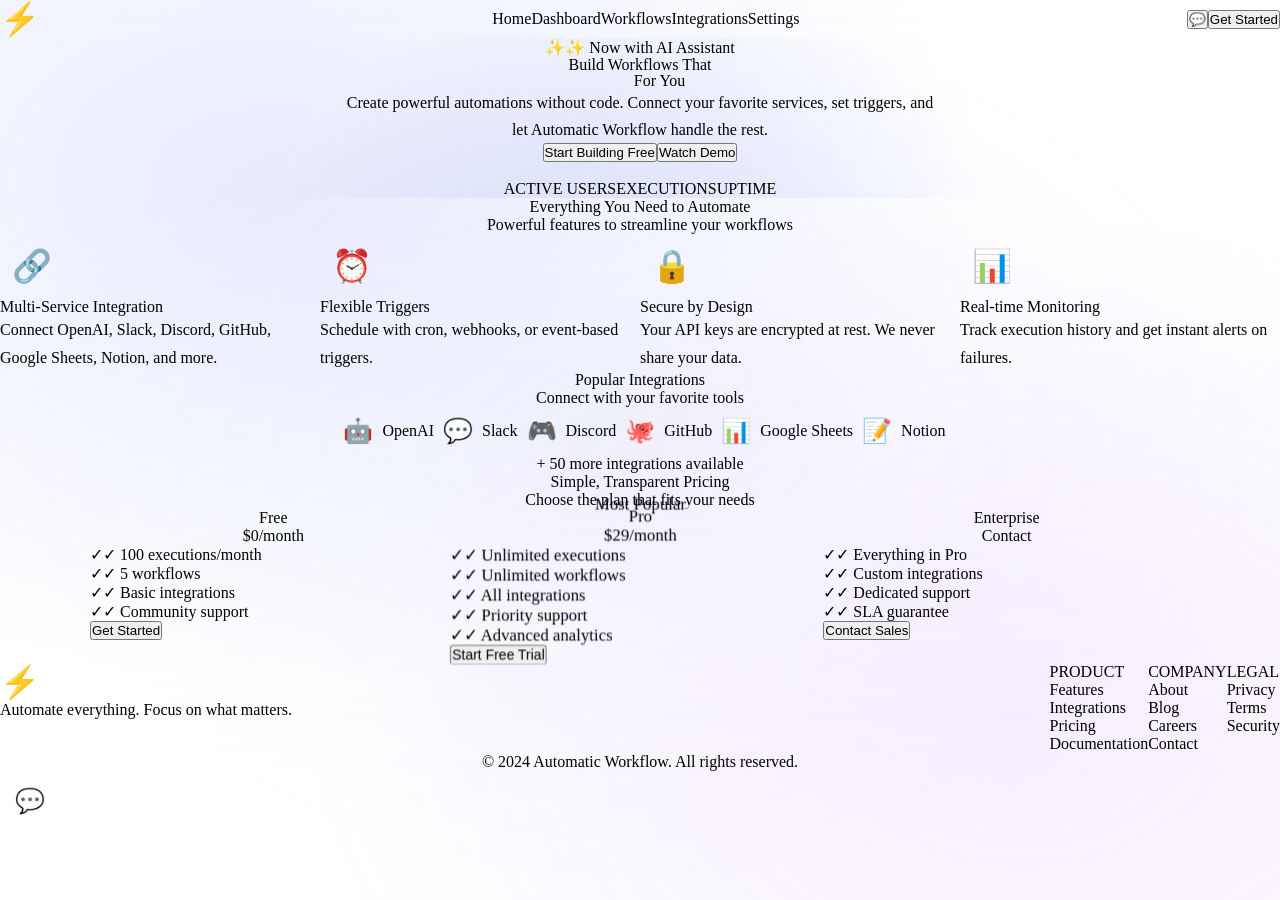
==== frontend/src/pages/index.html @ c6fb578d "fix: Add mobile responsive design and hamburger menu - Add hamburger menu button for mobile - Mobile" ====
<!DOCTYPE html>
<html lang="en">
<head>
    <meta charset="UTF-8">
    <meta name="viewport" content="width=device-width, initial-scale=1.0, maximum-scale=1.0, user-scalable=no">
    <title>Automatic Workflow - Home</title>
    <link rel="stylesheet" href="../styles/global.css">
    <link rel="stylesheet" href="../styles/tokens.css">
    <link rel="stylesheet" href="../styles/components.css">
    <link rel="stylesheet" href="../styles/chat.css">
</head>
<body>
    <div id="app">
        <!-- Mobile Menu Overlay -->
        <div class="mobile-menu-overlay" id="mobile-overlay"></div>
        
        <!-- Header -->
        <header class="header">
            <div class="container">
                <div class="header-content">
                    <a href="index.html" class="logo">
                        <span class="logo-icon">⚡</span>
                        <span class="logo-text">AutoFlow</span>
                    </a>
                    
                    <!-- Desktop Navigation -->
                    <nav class="nav-desktop">
                        <a href="index.html" class="nav-link active">Home</a>
                        <a href="dashboard.html" class="nav-link">Dashboard</a>
                        <a href="workflows.html" class="nav-link">Workflows</a>
                        <a href="integrations.html" class="nav-link">Integrations</a>
                        <a href="settings.html" class="nav-link">Settings</a>
                    </nav>
                    
                    <div class="header-actions">
                        <button id="chat-toggle" class="btn btn-icon" aria-label="Open chat">
                            💬
                        </button>
                        <button id="login-btn" class="btn btn-primary btn-sm">Get Started</button>
                        
                        <!-- Mobile Menu Toggle -->
                        <button class="mobile-menu-toggle" id="mobile-menu-btn" aria-label="Menu">
                            <span></span>
                            <span></span>
                            <span></span>
                        </button>
                    </div>
                </div>
            </div>
        </header>

        <!-- Mobile Navigation -->
        <nav class="nav-mobile" id="mobile-nav">
            <a href="index.html" class="nav-mobile-link active">Home</a>
            <a href="dashboard.html" class="nav-mobile-link">Dashboard</a>
            <a href="workflows.html" class="nav-mobile-link">Workflows</a>
            <a href="integrations.html" class="nav-mobile-link">Integrations</a>
            <a href="settings.html" class="nav-mobile-link">Settings</a>
            <div class="nav-mobile-actions">
                <button id="login-btn-mobile" class="btn btn-primary btn-block">Get Started</button>
            </div>
        </nav>

        <!-- Hero Section -->
        <section class="hero">
            <div class="container">
                <div class="hero-content">
                    <div class="hero-badge">✨ Now with AI Assistant</div>
                    <h1 class="hero-title">
                        Build Workflows That <br>
                        <span class="gradient-text">Work</span> For You
                    </h1>
                    <p class="hero-subtitle">
                        Create powerful automations without code. Connect your favorite services,
                        set triggers, and let Automatic Workflow handle the rest.
                    </p>
                    <div class="hero-actions">
                        <button class="btn btn-primary btn-lg">Start Building Free</button>
                        <button class="btn btn-secondary btn-lg">Watch Demo</button>
                    </div>
                    <div class="hero-stats">
                        <div class="stat">
                            <span class="stat-value">10K+</span>
                            <span class="stat-label">Active Users</span>
                        </div>
                        <div class="stat">
                            <span class="stat-value">1M+</span>
                            <span class="stat-label">Executions</span>
                        </div>
                        <div class="stat">
                            <span class="stat-value">99.9%</span>
                            <span class="stat-label">Uptime</span>
                        </div>
                    </div>
                </div>
            </div>
        </section>

        <!-- Features Section -->
        <section class="features">
            <div class="container">
                <div class="section-header">
                    <h2 class="section-title">Everything You Need to Automate</h2>
                    <p class="section-subtitle">Powerful features to streamline your workflows</p>
                </div>
                <div class="features-grid">
                    <div class="feature-card">
                        <div class="feature-icon">🔗</div>
                        <h3 class="feature-title">Multi-Service Integration</h3>
                        <p class="feature-desc">
                            Connect OpenAI, Slack, Discord, GitHub, Google Sheets, Notion, and more.
                        </p>
                    </div>
                    <div class="feature-card">
                        <div class="feature-icon">⏰</div>
                        <h3 class="feature-title">Flexible Triggers</h3>
                        <p class="feature-desc">
                            Schedule with cron, webhooks, or event-based triggers.
                        </p>
                    </div>
                    <div class="feature-card">
                        <div class="feature-icon">🔒</div>
                        <h3 class="feature-title">Secure by Design</h3>
                        <p class="feature-desc">
                            Your API keys are encrypted at rest. We never share your data.
                        </p>
                    </div>
                    <div class="feature-card">
                        <div class="feature-icon">📊</div>
                        <h3 class="feature-title">Real-time Monitoring</h3>
                        <p class="feature-desc">
                            Track execution history and get instant alerts on failures.
                        </p>
                    </div>
                </div>
            </div>
        </section>

        <!-- Integrations Section -->
        <section class="integrations">
            <div class="container">
                <div class="section-header">
                    <h2 class="section-title">Popular Integrations</h2>
                    <p class="section-subtitle">Connect with your favorite tools</p>
                </div>
                <div class="integrations-grid">
                    <div class="integration-item">
                        <span class="integration-icon">🤖</span>
                        <span class="integration-name">OpenAI</span>
                    </div>
                    <div class="integration-item">
                        <span class="integration-icon">💬</span>
                        <span class="integration-name">Slack</span>
                    </div>
                    <div class="integration-item">
                        <span class="integration-icon">🎮</span>
                        <span class="integration-name">Discord</span>
                    </div>
                    <div class="integration-item">
                        <span class="integration-icon">🐙</span>
                        <span class="integration-name">GitHub</span>
                    </div>
                    <div class="integration-item">
                        <span class="integration-icon">📊</span>
                        <span class="integration-name">Google Sheets</span>
                    </div>
                    <div class="integration-item">
                        <span class="integration-icon">📝</span>
                        <span class="integration-name">Notion</span>
                    </div>
                </div>
                <p class="integrations-more">+ 50 more integrations available</p>
            </div>
        </section>

        <!-- Pricing Section -->
        <section class="pricing">
            <div class="container">
                <div class="section-header">
                    <h2 class="section-title">Simple, Transparent Pricing</h2>
                    <p class="section-subtitle">Choose the plan that fits your needs</p>
                </div>
                <div class="pricing-grid">
                    <div class="pricing-card">
                        <div class="pricing-header">
                            <h3 class="pricing-name">Free</h3>
                            <div class="pricing-amount">$0<span>/month</span></div>
                        </div>
                        <ul class="pricing-features">
                            <li>✓ 100 executions/month</li>
                            <li>✓ 5 workflows</li>
                            <li>✓ Basic integrations</li>
                            <li>✓ Community support</li>
                        </ul>
                        <button class="btn btn-outline btn-block">Get Started</button>
                    </div>
                    <div class="pricing-card featured">
                        <div class="pricing-badge">Most Popular</div>
                        <div class="pricing-header">
                            <h3 class="pricing-name">Pro</h3>
                            <div class="pricing-amount">$29<span>/month</span></div>
                        </div>
                        <ul class="pricing-features">
                            <li>✓ Unlimited executions</li>
                            <li>✓ Unlimited workflows</li>
                            <li>✓ All integrations</li>
                            <li>✓ Priority support</li>
                            <li>✓ Advanced analytics</li>
                        </ul>
                        <button class="btn btn-primary btn-block">Start Free Trial</button>
                    </div>
                    <div class="pricing-card">
                        <div class="pricing-header">
                            <h3 class="pricing-name">Enterprise</h3>
                            <div class="pricing-amount">Contact</div>
                        </div>
                        <ul class="pricing-features">
                            <li>✓ Everything in Pro</li>
                            <li>✓ Custom integrations</li>
                            <li>✓ Dedicated support</li>
                            <li>✓ SLA guarantee</li>
                        </ul>
                        <button class="btn btn-outline btn-block">Contact Sales</button>
                    </div>
                </div>
            </div>
        </section>

        <!-- Footer -->
        <footer class="footer">
            <div class="container">
                <div class="footer-content">
                    <div class="footer-brand">
                        <a href="index.html" class="logo">
                            <span class="logo-icon">⚡</span>
                            <span class="logo-text">AutoFlow</span>
                        </a>
                        <p class="footer-tagline">Automate everything. Focus on what matters.</p>
                    </div>
                    <div class="footer-links">
                        <div class="footer-col">
                            <h4>Product</h4>
                            <a href="workflows.html">Features</a>
                            <a href="integrations.html">Integrations</a>
                            <a href="#">Pricing</a>
                            <a href="help.html">Documentation</a>
                        </div>
                        <div class="footer-col">
                            <h4>Company</h4>
                            <a href="#">About</a>
                            <a href="#">Blog</a>
                            <a href="#">Careers</a>
                            <a href="#">Contact</a>
                        </div>
                        <div class="footer-col">
                            <h4>Legal</h4>
                            <a href="#">Privacy</a>
                            <a href="#">Terms</a>
                            <a href="#">Security</a>
                        </div>
                    </div>
                </div>
                <div class="footer-bottom">
                    <p>© 2024 Automatic Workflow. All rights reserved.</p>
                </div>
            </div>
        </footer>
    </div>

    <!-- Chat Widget -->
    <div id="chat-widget" class="chat-widget hidden">
        <div class="chat-header">
            <div class="chat-title">
                <span class="chat-avatar">🤖</span>
                <span>AI Assistant</span>
            </div>
            <button id="chat-close" class="chat-close">×</button>
        </div>
        <div id="chat-messages" class="chat-messages">
            <div class="chat-message bot">
                <div class="message-content">
                    Hi! I'm your Automatic Workflow assistant. How can I help you today?
                </div>
                <div class="message-time">Just now</div>
            </div>
        </div>
        <div class="chat-suggestions">
            <button class="suggestion-chip">Getting Started</button>
            <button class="suggestion-chip">API Keys</button>
            <button class="suggestion-chip">Integrations</button>
        </div>
        <div class="chat-input-container">
            <input type="text" id="chat-input" class="chat-input" placeholder="Ask me anything...">
            <button id="chat-send" class="chat-send">➤</button>
        </div>
    </div>

    <!-- Chat Floating Button -->
    <button id="chat-fab" class="chat-fab" aria-label="Open chat">
        💬
    </button>

    <script>
        // Mobile Menu Toggle
        const mobileMenuBtn = document.getElementById('mobile-menu-btn');
        const mobileNav = document.getElementById('mobile-nav');
        const mobileOverlay = document.getElementById('mobile-overlay');
        const chatFab = document.getElementById('chat-fab');
        const chatWidget = document.getElementById('chat-widget');
        const chatToggle = document.getElementById('chat-toggle');
        const chatClose = document.getElementById('chat-close');

        function toggleMobileMenu() {
            mobileMenuBtn.classList.toggle('active');
            mobileNav.classList.toggle('open');
            mobileOverlay.classList.toggle('visible');
            document.body.classList.toggle('menu-open');
        }

        function closeMobileMenu() {
            mobileMenuBtn.classList.remove('active');
            mobileNav.classList.remove('open');
            mobileOverlay.classList.remove('visible');
            document.body.classList.remove('menu-open');
        }

        function toggleChat() {
            chatWidget.classList.toggle('hidden');
            chatFab.classList.toggle('hidden');
        }

        mobileMenuBtn?.addEventListener('click', toggleMobileMenu);
        mobileOverlay?.addEventListener('click', closeMobileMenu);
        chatToggle?.addEventListener('click', toggleChat);
        chatFab?.addEventListener('click', toggleChat);
        chatClose?.addEventListener('click', toggleChat);

        // Close mobile menu on link click
        document.querySelectorAll('.nav-mobile-link').forEach(link => {
            link.addEventListener('click', closeMobileMenu);
        });

        // Login buttons sync
        const loginBtn = document.getElementById('login-btn');
        const loginBtnMobile = document.getElementById('login-btn-mobile');
        loginBtnMobile?.addEventListener('click', () => {
            window.location.href = 'dashboard.html';
        });
    </script>
    <script type="module" src="../scripts/core/app.js"></script>
</body>
</html>
---- frontend/src/styles/global.css ----
/* Global Styles - Automatic Workflow Premium */

@import url('tokens.css');

/* Reset & Base */
*, *::before, *::after {
    box-sizing: border-box;
    margin: 0;
    padding: 0;
}

html {
    font-size: 16px;
    scroll-behavior: smooth;
}

body {
    font-family: var(--font-family);
    font-size: var(--font-size-base);
    line-height: var(--line-height-normal);
    color: var(--text-primary);
    background: var(--bg-dark);
    min-height: 100vh;
    -webkit-font-smoothing: antialiased;
    -moz-osx-font-smoothing: grayscale;
    overflow-x: hidden;
}

/* Animated Background */
body::before {
    content: '';
    position: fixed;
    top: 0;
    left: 0;
    width: 100%;
    height: 100%;
    background: 
        radial-gradient(ellipse at 20% 20%, rgba(102, 126, 234, 0.15) 0%, transparent 50%),
        radial-gradient(ellipse at 80% 80%, rgba(168, 85, 247, 0.1) 0%, transparent 50%),
        radial-gradient(ellipse at 50% 50%, rgba(102, 126, 234, 0.05) 0%, transparent 70%);
    pointer-events: none;
    z-index: -1;
}

/* Typography */
h1, h2, h3, h4, h5, h6 {
    font-weight: var(--font-weight-bold);
    line-height: var(--line-height-tight);
    color: var(--text-primary);
    letter-spacing: var(--letter-spacing-tight);
}

h1 { font-size: var(--font-size-5xl); }
h2 { font-size: var(--font-size-4xl); }
h3 { font-size: var(--font-size-3xl); }
h4 { font-size: var(--font-size-2xl); }
h5 { font-size: var(--font-size-xl); }
h6 { font-size: var(--font-size-lg); }

p {
    margin-bottom: var(--space-4);
    color: var(--text-secondary);
}

a {
    color: var(--color-primary);
    text-decoration: none;
    transition: all var(--transition-fast);
}

a:hover {
    color: var(--color-primary-hover);
}

/* Container */
.container {
    max-width: 1280px;
    margin: 0 auto;
    padding: 0 var(--space-6);
}

/* Layout */
.dashboard-layout {
    display: flex;
    min-height: 100vh;
}

/* Glassmorphism Sidebar */
.sidebar {
    width: 280px;
    background: var(--bg-glass);
    backdrop-filter: blur(20px);
    border-right: 1px solid var(--border-light);
    display: flex;
    flex-direction: column;
    position: fixed;
    top: 0;
    left: 0;
    height: 100vh;
    z-index: var(--z-sticky);
}

.sidebar::before {
    content: '';
    position: absolute;
    top: 0;
    right: 0;
    width: 1px;
    height: 100%;
    background: linear-gradient(180deg, transparent, var(--color-primary), transparent);
    opacity: 0.3;
}

.sidebar-header {
    padding: var(--space-8);
    border-bottom: 1px solid var(--border-light);
}

.sidebar-nav {
    flex: 1;
    padding: var(--space-6);
    overflow-y: auto;
}

.nav-item {
    display: flex;
    align-items: center;
    gap: var(--space-4);
    padding: var(--space-4) var(--space-5);
    border-radius: var(--radius-xl);
    color: var(--text-secondary);
    font-weight: var(--font-weight-medium);
    transition: all var(--transition-normal);
    margin-bottom: var(--space-2);
    position: relative;
    overflow: hidden;
}

.nav-item::before {
    content: '';
    position: absolute;
    left: 0;
    top: 50%;
    transform: translateY(-50%);
    width: 3px;
    height: 0;
    background: var(--gradient-primary);
    border-radius: var(--radius-full);
    transition: height var(--transition-normal);
}

.nav-item:hover {
    background: var(--bg-card-hover);
    color: var(--text-primary);
}

.nav-item.active {
    background: linear-gradient(90deg, var(--color-primary-light), transparent);
    color: var(--text-primary);
}

.nav-item.active::before {
    height: 60%;
}

.nav-icon {
    font-size: 1.25rem;
    width: 24px;
    text-align: center;
}

.sidebar-footer {
    padding: var(--space-6);
    border-top: 1px solid var(--border-light);
}

.user-info {
    display: flex;
    align-items: center;
    gap: var(--space-4);
    padding: var(--space-3);
    background: var(--bg-card);
    border-radius: var(--radius-xl);
    border: 1px solid var(--border-light);
}

.user-avatar {
    width: 44px;
    height: 44px;
    border-radius: var(--radius-lg);
    background: var(--gradient-primary);
    color: var(--text-primary);
    display: flex;
    align-items: center;
    justify-content: center;
    font-weight: var(--font-weight-bold);
    font-size: var(--font-size-lg);
    box-shadow: var(--shadow-glow);
}

.user-details {
    display: flex;
    flex-direction: column;
}

.user-name {
    font-weight: var(--font-weight-semibold);
    color: var(--text-primary);
}

.user-plan {
    font-size: var(--font-size-xs);
    color: var(--color-primary);
    font-weight: var(--font-weight-medium);
}

/* Main Content */
.main-content {
    flex: 1;
    margin-left: 280px;
    padding: var(--space-10);
    background: transparent;
    min-height: 100vh;
}

.content-header {
    display: flex;
    justify-content: space-between;
    align-items: center;
    margin-bottom: var(--space-10);
}

.content-header h1 {
    font-size: var(--font-size-3xl);
    background: linear-gradient(135deg, var(--text-primary), var(--color-primary));
    -webkit-background-clip: text;
    -webkit-text-fill-color: transparent;
    background-clip: text;
}

/* Premium Header */
.header {
    background: var(--bg-glass);
    backdrop-filter: blur(20px);
    border-bottom: 1px solid var(--border-light);
    padding: var(--space-4) 0;
    position: sticky;
    top: 0;
    z-index: var(--z-sticky);
}

.header-content {
    display: flex;
    justify-content: space-between;
    align-items: center;
}

.logo {
    display: flex;
    align-items: center;
    gap: var(--space-3);
}

.logo-icon {
    font-size: 2rem;
    animation: pulse 2s infinite;
}

@keyframes pulse {
    0%, 100% { transform: scale(1); }
    50% { transform: scale(1.05); }
}

.logo-text {
    font-size: var(--font-size-xl);
    font-weight: var(--font-weight-bold);
    background: linear-gradient(135deg, var(--text-primary), var(--color-primary));
    -webkit-background-clip: text;
    -webkit-text-fill-color: transparent;
    background-clip: text;
}

.nav {
    display: flex;
    gap: var(--space-2);
}

.nav-link {
    padding: var(--space-3) var(--space-5);
    border-radius: var(--radius-xl);
    color: var(--text-secondary);
    font-weight: var(--font-weight-medium);
    transition: all var(--transition-fast);
    position: relative;
}

.nav-link:hover {
    color: var(--text-primary);
    background: var(--bg-card-hover);
}

.nav-link.active {
    color: var(--text-primary);
    background: var(--gradient-primary);
    box-shadow: var(--shadow-glow);
}

.header-actions {
    display: flex;
    align-items: center;
    gap: var(--space-4);
}

/* Hero Section - Premium */
.hero {
    padding: var(--space-32) 0;
    position: relative;
    overflow: hidden;
}

.hero::before {
    content: '';
    position: absolute;
    top: -50%;
    left: 50%;
    transform: translateX(-50%);
    width: 800px;
    height: 800px;
    background: radial-gradient(circle, rgba(102, 126, 234, 0.2) 0%, transparent 70%);
    animation: float 6s ease-in-out infinite;
}

@keyframes float {
    0%, 100% { transform: translateX(-50%) translateY(0); }
    50% { transform: translateX(-50%) translateY(-30px); }
}

.hero-content {
    text-align: center;
    max-width: 900px;
    margin: 0 auto;
    position: relative;
}

.hero-badge {
    display: inline-flex;
    align-items: center;
    gap: var(--space-2);
    padding: var(--space-2) var(--space-4);
    background: var(--bg-glass);
    border: 1px solid var(--border-light);
    border-radius: var(--radius-full);
    font-size: var(--font-size-sm);
    color: var(--color-primary);
    margin-bottom: var(--space-6);
    backdrop-filter: blur(10px);
}

.hero-badge::before {
    content: '✨';
}

.hero-title {
    font-size: var(--font-size-7xl);
    margin-bottom: var(--space-6);
    line-height: 1;
    font-weight: var(--font-weight-extrabold);
}

.hero-title .gradient-text {
    background: linear-gradient(135deg, var(--color-primary), var(--color-secondary), #f093fb);
    -webkit-background-clip: text;
    -webkit-text-fill-color: transparent;
    background-clip: text;
}

.hero-subtitle {
    font-size: var(--font-size-xl);
    color: var(--text-secondary);
    margin-bottom: var(--space-10);
    max-width: 600px;
    margin-left: auto;
    margin-right: auto;
    line-height: 1.7;
}

.hero-actions {
    display: flex;
    gap: var(--space-4);
    justify-content: center;
    margin-bottom: var(--space-16);
}

.hero-stats {
    display: flex;
    gap: var(--space-16);
    justify-content: center;
}

.stat {
    text-align: center;
}

.stat-value {
    display: block;
    font-size: var(--font-size-4xl);
    font-weight: var(--font-weight-extrabold);
    background: linear-gradient(135deg, var(--text-primary), var(--color-primary));
    -webkit-background-clip: text;
    -webkit-text-fill-color: transparent;
    background-clip: text;
}

.stat-label {
    font-size: var(--font-size-sm);
    color: var(--text-muted);
    text-transform: uppercase;
    letter-spacing: var(--letter-spacing-wide);
}

/* Sections */
.section {
    margin-bottom: var(--space-20);
}

.section-header {
    text-align: center;
    margin-bottom: var(--space-12);
}

.section-title {
    font-size: var(--font-size-4xl);
    margin-bottom: var(--space-4);
}

.section-subtitle {
    color: var(--text-secondary);
    font-size: var(--font-size-lg);
}

/* Premium Feature Cards */
.features {
    padding: var(--space-24) 0;
}

.features-grid {
    display: grid;
    grid-template-columns: repeat(auto-fit, minmax(300px, 1fr));
    gap: var(--space-6);
}

.feature-card {
    background: var(--bg-card);
    backdrop-filter: blur(20px);
    border: 1px solid var(--border-light);
    padding: var(--space-8);
    border-radius: var(--radius-2xl);
    transition: all var(--transition-slow);
    position: relative;
    overflow: hidden;
}

.feature-card::before {
    content: '';
    position: absolute;
    top: 0;
    left: 0;
    right: 0;
    height: 2px;
    background: var(--gradient-primary);
    opacity: 0;
    transition: opacity var(--transition-normal);
}

.feature-card:hover {
    transform: translateY(-8px);
    border-color: var(--border-glow);
    box-shadow: var(--shadow-glow);
}

.feature-card:hover::before {
    opacity: 1;
}

.feature-icon {
    width: 64px;
    height: 64px;
    display: flex;
    align-items: center;
    justify-content: center;
    font-size: 2rem;
    background: var(--gradient-primary);
    border-radius: var(--radius-xl);
    margin-bottom: var(--space-6);
    box-shadow: var(--shadow-glow);
}

.feature-title {
    font-size: var(--font-size-xl);
    margin-bottom: var(--space-3);
}

.feature-desc {
    color: var(--text-secondary);
    margin-bottom: 0;
    line-height: 1.7;
}

/* Integrations - Premium */
.integrations {
    padding: var(--space-24) 0;
}

.integrations-grid {
    display: flex;
    flex-wrap: wrap;
    gap: var(--space-4);
    justify-content: center;
    margin-bottom: var(--space-6);
}

.integration-item {
    display: flex;
    align-items: center;
    gap: var(--space-3);
    padding: var(--space-3) var(--space-5);
    background: var(--bg-card);
    border: 1px solid var(--border-light);
    border-radius: var(--radius-full);
    transition: all var(--transition-normal);
}

.integration-item:hover {
    background: var(--bg-card-hover);
    border-color: var(--color-primary);
    transform: translateY(-2px);
}

.integration-icon {
    font-size: 1.5rem;
}

.integration-name {
    font-weight: var(--font-weight-medium);
}

.integrations-more {
    text-align: center;
    color: var(--text-muted);
    margin-bottom: 0;
}

/* Pricing - Premium */
.pricing {
    padding: var(--space-24) 0;
}

.pricing-grid {
    display: grid;
    grid-template-columns: repeat(auto-fit, minmax(320px, 1fr));
    gap: var(--space-6);
    max-width: 1100px;
    margin: 0 auto;
}

.pricing-card {
    background: var(--bg-card);
    backdrop-filter: blur(20px);
    border: 1px solid var(--border-light);
    padding: var(--space-10);
    border-radius: var(--radius-2xl);
    position: relative;
    transition: all var(--transition-slow);
}

.pricing-card:hover {
    transform: translateY(-4px);
}

.pricing-card.featured {
    border: 2px solid transparent;
    background: linear-gradient(var(--bg-card), var(--bg-card)) padding-box,
                linear-gradient(135deg, var(--color-primary), var(--color-secondary)) border-box;
    transform: scale(1.05);
}

.pricing-card.featured:hover {
    transform: scale(1.05) translateY(-4px);
}

.pricing-badge {
    position: absolute;
    top: -12px;
    left: 50%;
    transform: translateX(-50%);
    background: var(--gradient-primary);
    color: var(--text-primary);
    padding: var(--space-2) var(--space-5);
    border-radius: var(--radius-full);
    font-size: var(--font-size-sm);
    font-weight: var(--font-weight-semibold);
    box-shadow: var(--shadow-glow);
}

.pricing-header {
    text-align: center;
    margin-bottom: var(--space-8);
    padding-bottom: var(--space-6);
    border-bottom: 1px solid var(--border-light);
}

.pricing-name {
    font-size: var(--font-size-2xl);
    margin-bottom: var(--space-3);
}

.pricing-amount {
    font-size: var(--font-size-5xl);
    font-weight: var(--font-weight-extrabold);
}

.pricing-amount span {
    font-size: var(--font-size-lg);
    font-weight: var(--font-weight-normal);
    color: var(--text-muted);
}

.pricing-features {
    list-style: none;
    margin-bottom: var(--space-8);
}

.pricing-features li {
    padding: var(--space-3) 0;
    color: var(--text-secondary);
    display: flex;
    align-items: center;
    gap: var(--space-3);
}

.pricing-features li::before {
    content: '✓';
    color: var(--color-success);
    font-weight: var(--font-weight-bold);
}

/* Footer - Premium */
.footer {
    background: var(--bg-card);
    backdrop-filter: blur(20px);
    border-top: 1px solid var(--border-light);
    padding: var(--space-20) 0 var(--space-10);
}

.footer-content {
    display: flex;
    justify-content: space-between;
    margin-bottom: var(--space-12);
}

.footer-brand .logo-text {
    background: linear-gradient(135deg, var(--text-primary), var(--color-primary));
    -webkit-background-clip: text;
    -webkit-text-fill-color: transparent;
    background-clip: text;
}

.footer-tagline {
    margin-top: var(--space-3);
    color: var(--text-muted);
}

.footer-links {
    display: flex;
    gap: var(--space-16);
}

.footer-col {
    display: flex;
    flex-direction: column;
    gap: var(--space-4);
}

.footer-col h4 {
    color: var(--text-primary);
    margin-bottom: var(--space-2);
    font-size: var(--font-size-sm);
    text-transform: uppercase;
    letter-spacing: var(--letter-spacing-wide);
}

.footer-col a {
    color: var(--text-muted);
}

.footer-col a:hover {
    color: var(--color-primary);
}

.footer-bottom {
    text-align: center;
    padding-top: var(--space-8);
    border-top: 1px solid var(--border-light);
    color: var(--text-muted);
    font-size: var(--font-size-sm);
}

.footer-bottom p {
    margin-bottom: 0;
}

/* Stats Grid - Dashboard */
.stats-grid {
    display: grid;
    grid-template-columns: repeat(auto-fit, minmax(240px, 1fr));
    gap: var(--space-5);
    margin-bottom: var(--space-8);
}

.stat-card {
    background: var(--bg-card);
    backdrop-filter: blur(20px);
    border: 1px solid var(--border-light);
    padding: var(--space-6);
    border-radius: var(--radius-xl);
    display: flex;
    align-items: center;
    gap: var(--space-5);
    transition: all var(--transition-normal);
}

.stat-card:hover {
    border-color: var(--border-glow);
    transform: translateY(-2px);
}

.stat-card .stat-icon {
    width: 56px;
    height: 56px;
    display: flex;
    align-items: center;
    justify-content: center;
    font-size: 1.5rem;
    background: var(--gradient-primary);
    border-radius: var(--radius-lg);
    box-shadow: var(--shadow-glow);
}

.stat-card .stat-info {
    display: flex;
    flex-direction: column;
}

.stat-card .stat-value {
    font-size: var(--font-size-2xl);
    font-weight: var(--font-weight-bold);
}

.stat-card .stat-label {
    font-size: var(--font-size-sm);
    color: var(--text-muted);
}

/* Activity & Workflow Cards */
.activity-list,
.workflow-grid {
    background: var(--bg-card);
    backdrop-filter: blur(20px);
    border: 1px solid var(--border-light);
    border-radius: var(--radius-xl);
    overflow: hidden;
}

.activity-item {
    padding: var(--space-5);
    border-bottom: 1px solid var(--border-light);
    display: flex;
    align-items: center;
    gap: var(--space-4);
    transition: background var(--transition-fast);
}

.activity-item:hover {
    background: var(--bg-card-hover);
}

.activity-item:last-child {
    border-bottom: none;
}

.activity-icon {
    width: 40px;
    height: 40px;
    display: flex;
    align-items: center;
    justify-content: center;
    background: var(--color-primary-light);
    border-radius: var(--radius-lg);
    font-size: 1rem;
}

.activity-info {
    flex: 1;
}

.activity-title {
    font-weight: var(--font-weight-medium);
    color: var(--text-primary);
}

.activity-time {
    font-size: var(--font-size-xs);
    color: var(--text-muted);
}

/* Quick Actions */
.quick-actions {
    display: grid;
    grid-template-columns: repeat(auto-fit, minmax(200px, 1fr));
    gap: var(--space-4);
}

.quick-action-card {
    background: var(--bg-card);
    backdrop-filter: blur(20px);
    border: 1px solid var(--border-light);
    padding: var(--space-6);
    border-radius: var(--radius-xl);
    display: flex;
    flex-direction: column;
    align-items: center;
    gap: var(--space-3);
    cursor: pointer;
    transition: all var(--transition-normal);
}

.quick-action-card:hover {
    background: var(--bg-card-hover);
    border-color: var(--color-primary);
    transform: translateY(-4px);
}

.qa-icon {
    width: 48px;
    height: 48px;
    display: flex;
    align-items: center;
    justify-content: center;
    font-size: 1.5rem;
    background: var(--gradient-primary);
    border-radius: var(--radius-lg);
}

.qa-label {
    font-weight: var(--font-weight-medium);
    color: var(--text-primary);
}

/* Filters Bar */
.filters-bar {
    display: flex;
    gap: var(--space-4);
    margin-bottom: var(--space-6);
}

.search-box {
    flex: 1;
    max-width: 400px;
}

/* Integration Catalog */
.integrations-catalog {
    display: grid;
    grid-template-columns: repeat(auto-fill, minmax(300px, 1fr));
    gap: var(--space-5);
}

.integration-card {
    background: var(--bg-card);
    backdrop-filter: blur(20px);
    border: 1px solid var(--border-light);
    padding: var(--space-6);
    border-radius: var(--radius-xl);
    transition: all var(--transition-normal);
}

.integration-card:hover {
    border-color: var(--border-glow);
    transform: translateY(-2px);
}

.integration-header {
    display: flex;
    align-items: center;
    gap: var(--space-4);
    margin-bottom: var(--space-4);
}

.integration-icon {
    width: 48px;
    height: 48px;
    display: flex;
    align-items: center;
    justify-content: center;
    font-size: 1.5rem;
    background: var(--gradient-primary);
    border-radius: var(--radius-lg);
}

.integration-name {
    font-size: var(--font-size-lg);
    font-weight: var(--font-weight-semibold);
}

.integration-desc {
    font-size: var(--font-size-sm);
    color: var(--text-secondary);
    margin-bottom: var(--space-4);
}

/* Help Cards */
.help-cards {
    display: grid;
    grid-template-columns: repeat(auto-fit, minmax(240px, 1fr));
    gap: var(--space-5);
}

.help-card {
    background: var(--bg-card);
    backdrop-filter: blur(20px);
    border: 1px solid var(--border-light);
    padding: var(--space-8);
    border-radius: var(--radius-xl);
    text-align: center;
    transition: all var(--transition-normal);
}

.help-card:hover {
    border-color: var(--color-primary);
    transform: translateY(-4px);
}

.help-icon {
    font-size: 3rem;
    display: block;
    margin-bottom: var(--space-4);
}

.help-card h3 {
    font-size: var(--font-size-lg);
    margin-bottom: var(--space-2);
}

.help-card p {
    font-size: var(--font-size-sm);
    color: var(--text-secondary);
    margin-bottom: 0;
}

/* FAQ */
.faq-list {
    background: var(--bg-card);
    backdrop-filter: blur(20px);
    border: 1px solid var(--border-light);
    border-radius: var(--radius-xl);
}

.faq-item {
    padding: var(--space-6);
    border-bottom: 1px solid var(--border-light);
}

.faq-item:last-child {
    border-bottom: none;
}

.faq-question {
    font-size: var(--font-size-lg);
    margin-bottom: var(--space-3);
}

.faq-answer {
    color: var(--text-secondary);
    margin-bottom: 0;
}

/* Contact Card */
.contact-card {
    background: linear-gradient(135deg, var(--color-primary-light), var(--bg-card));
    backdrop-filter: blur(20px);
    border: 1px solid var(--border-light);
    padding: var(--space-10);
    border-radius: var(--radius-2xl);
    text-align: center;
}

.contact-card p {
    margin-bottom: var(--space-6);
}

.contact-methods {
    display: flex;
    gap: var(--space-4);
    justify-content: center;
}

/* Utilities */
.hidden {
    display: none !important;
}

.text-center {
    text-align: center;
}

/* Responsive */
@media (max-width: 1024px) {
    .sidebar {
        transform: translateX(-100%);
    }
    
    .main-content {
        margin-left: 0;
    }
    
    .hero-title {
        font-size: var(--font-size-5xl);
    }
}

@media (max-width: 768px) {
    h1 { font-size: var(--font-size-4xl); }
    h2 { font-size: var(--font-size-3xl); }
    
    .hero-title {
        font-size: var(--font-size-4xl);
    }
    
    .hero-stats {
        flex-direction: column;
        gap: var(--space-8);
    }
    
    .pricing-card.featured {
        transform: none;
    }
    
    .footer-content {
        flex-direction: column;
        gap: var(--space-8);
    }
    
    .footer-links {
        flex-wrap: wrap;
        gap: var(--space-8);
    }
}

/* Mobile Menu Toggle Button */
.mobile-menu-toggle {
    display: none;
    width: 44px;
    height: 44px;
    padding: 0;
    background: var(--bg-card);
    border: 1px solid var(--border-light);
    border-radius: var(--radius-lg);
    cursor: pointer;
    position: relative;
    flex-direction: column;
    justify-content: center;
    align-items: center;
    gap: 5px;
}

.mobile-menu-toggle span {
    display: block;
    width: 20px;
    height: 2px;
    background: var(--text-primary);
    border-radius: 2px;
    transition: all var(--transition-normal);
}

.mobile-menu-toggle.active span:nth-child(1) {
    transform: rotate(45deg) translate(5px, 5px);
}

.mobile-menu-toggle.active span:nth-child(2) {
    opacity: 0;
}

.mobile-menu-toggle.active span:nth-child(3) {
    transform: rotate(-45deg) translate(5px, -5px);
}

/* Mobile Menu Overlay */
.mobile-menu-overlay {
    display: none;
    position: fixed;
    top: 0;
    left: 0;
    width: 100%;
    height: 100%;
    background: rgba(0, 0, 0, 0.8);
    backdrop-filter: blur(4px);
    z-index: 90;
    opacity: 0;
    transition: opacity var(--transition-normal);
}

.mobile-menu-overlay.visible {
    display: block;
    opacity: 1;
}

/* Mobile Navigation */
.nav-mobile {
    display: none;
    position: fixed;
    top: 0;
    right: -100%;
    width: 80%;
    max-width: 320px;
    height: 100vh;
    background: var(--bg-dark);
    backdrop-filter: blur(20px);
    border-left: 1px solid var(--border-light);
    z-index: 100;
    padding: 80px var(--space-6) var(--space-6);
    transition: right var(--transition-slow);
    overflow-y: auto;
}

.nav-mobile.open {
    right: 0;
}

.nav-mobile-link {
    display: block;
    padding: var(--space-4) var(--space-5);
    color: var(--text-secondary);
    font-weight: var(--font-weight-medium);
    font-size: var(--font-size-lg);
    border-radius: var(--radius-lg);
    transition: all var(--transition-fast);
    margin-bottom: var(--space-2);
}

.nav-mobile-link:hover,
.nav-mobile-link.active {
    background: var(--color-primary-light);
    color: var(--text-primary);
}

.nav-mobile-actions {
    margin-top: var(--space-8);
    padding-top: var(--space-6);
    border-top: 1px solid var(--border-light);
}

/* Desktop Navigation */
.nav-desktop {
    display: flex;
    gap: var(--space-1);
}

.nav-desktop .nav-link {
    padding: var(--space-2) var(--space-4);
}

/* Chat FAB */
.chat-fab {
    position: fixed;
    bottom: var(--space-6);
    right: var(--space-6);
    width: 60px;
    height: 60px;
    background: var(--gradient-primary);
    color: var(--text-primary);
    border: none;
    border-radius: var(--radius-full);
    font-size: 1.5rem;
    cursor: pointer;
    box-shadow: var(--shadow-glow);
    z-index: 50;
    transition: all var(--transition-normal);
}

.chat-fab:hover {
    transform: scale(1.1);
    box-shadow: var(--shadow-glow-lg);
}

.chat-fab.hidden {
    display: none;
}

/* Body lock when menu open */
body.menu-open {
    overflow: hidden;
}

/* Mobile Responsive Styles */
@media (max-width: 1024px) {
    .nav-desktop {
        display: none;
    }
    
    .mobile-menu-toggle {
        display: flex;
    }
    
    #chat-toggle {
        display: none;
    }
    
    .chat-fab {
        display: flex;
    }
}

@media (max-width: 768px) {
    .hero {
        padding: var(--space-20) 0;
    }
    
    .hero-title {
        font-size: var(--font-size-4xl);
    }
    
    .hero-stats {
        gap: var(--space-8);
    }
    
    .hero-actions {
        flex-direction: column;
        width: 100%;
    }
    
    .hero-actions .btn {
        width: 100%;
    }
    
    .section-title {
        font-size: var(--font-size-3xl);
    }
    
    .features-grid {
        grid-template-columns: 1fr;
    }
    
    .pricing-grid {
        grid-template-columns: 1fr;
        padding: 0 var(--space-4);
    }
    
    .pricing-card.featured {
        transform: none;
    }
    
    .footer-content {
        flex-direction: column;
        gap: var(--space-8);
    }
    
    .footer-links {
        flex-wrap: wrap;
        gap: var(--space-8);
    }
    
    .container {
        padding: 0 var(--space-4);
    }
    
    .header-content {
        gap: var(--space-3);
    }
    
    .logo-text {
        font-size: var(--font-size-lg);
    }
}

@media (max-width: 480px) {
    .hero {
        padding: var(--space-16) 0;
    }
    
    .hero-title {
        font-size: var(--font-size-3xl);
    }
    
    .hero-badge {
        font-size: var(--font-size-xs);
        padding: var(--space-1) var(--space-3);
    }
    
    .stats-grid {
        grid-template-columns: 1fr 1fr;
    }
    
    .quick-actions {
        grid-template-columns: 1fr 1fr;
    }
    
    .integrations-grid {
        display: grid;
        grid-template-columns: 1fr 1fr;
        gap: var(--space-3);
    }
    
    .nav-mobile {
        width: 100%;
        max-width: 100%;
    }
}
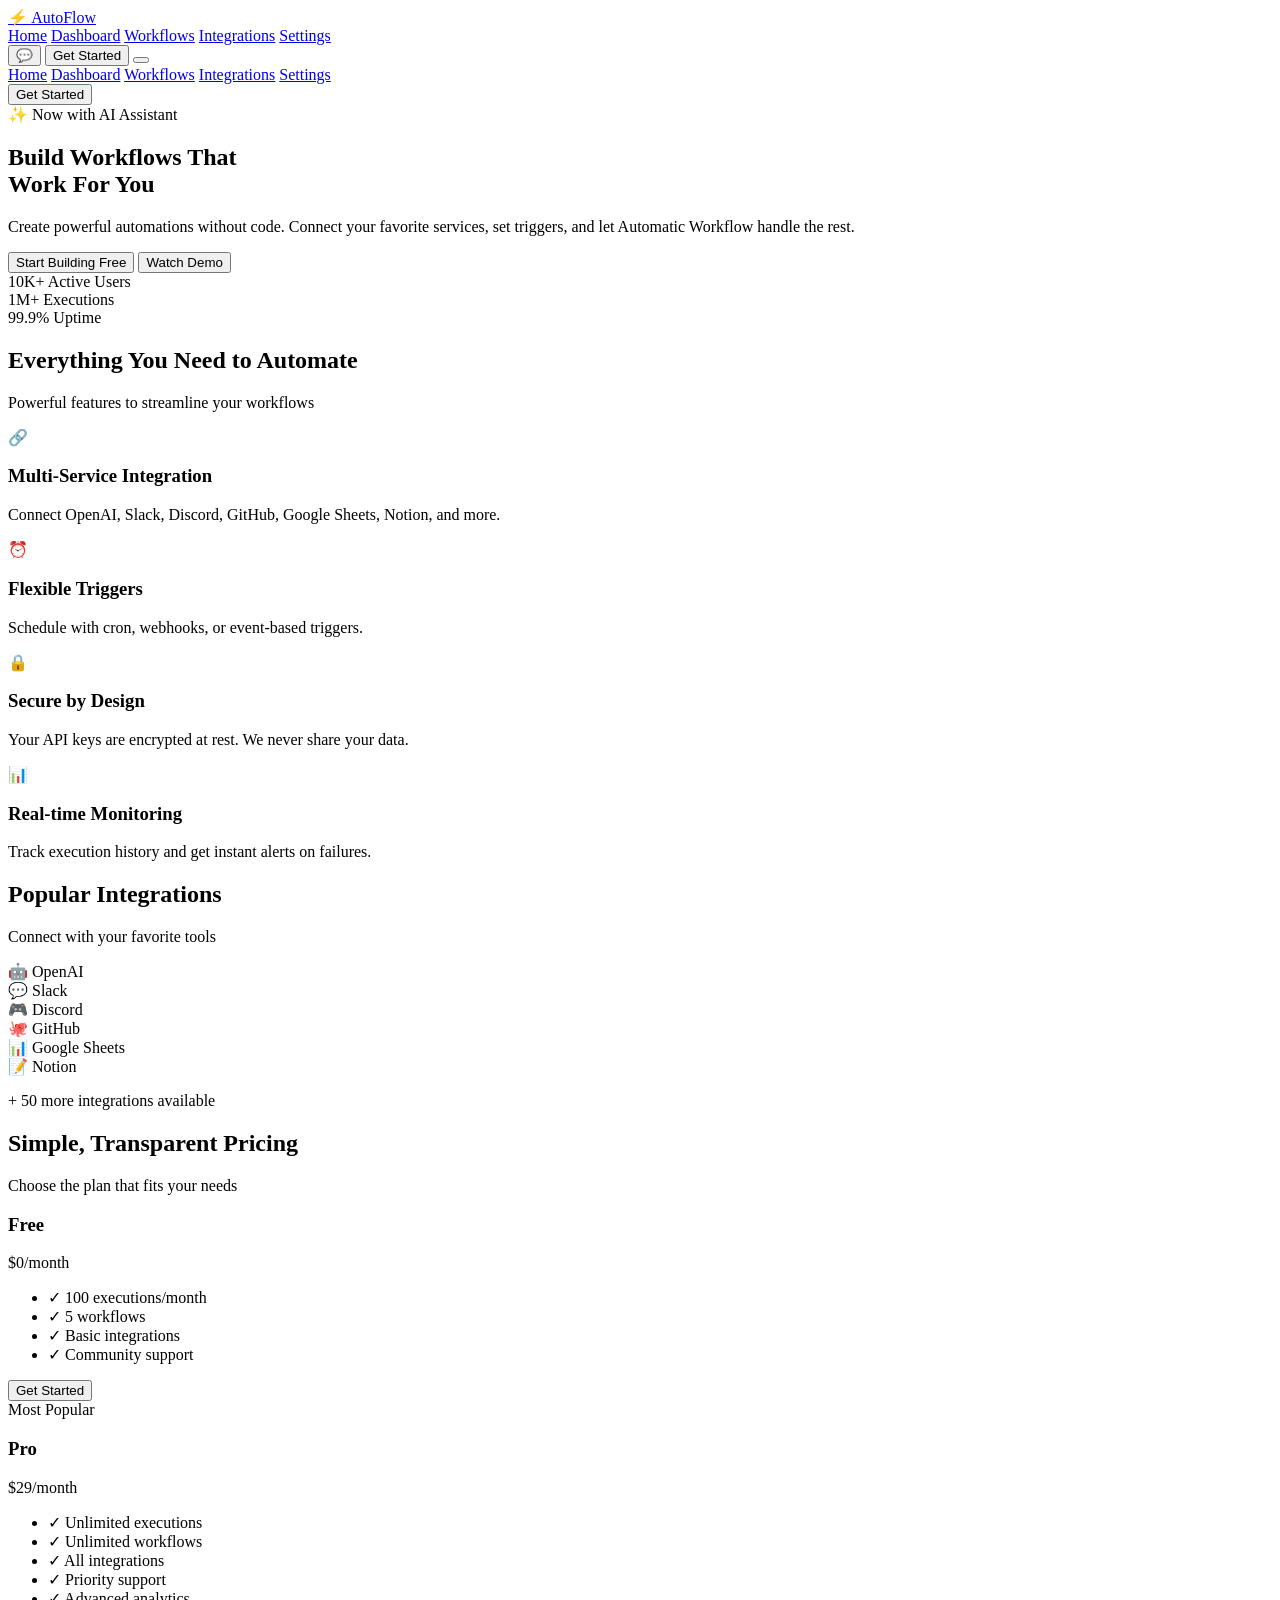
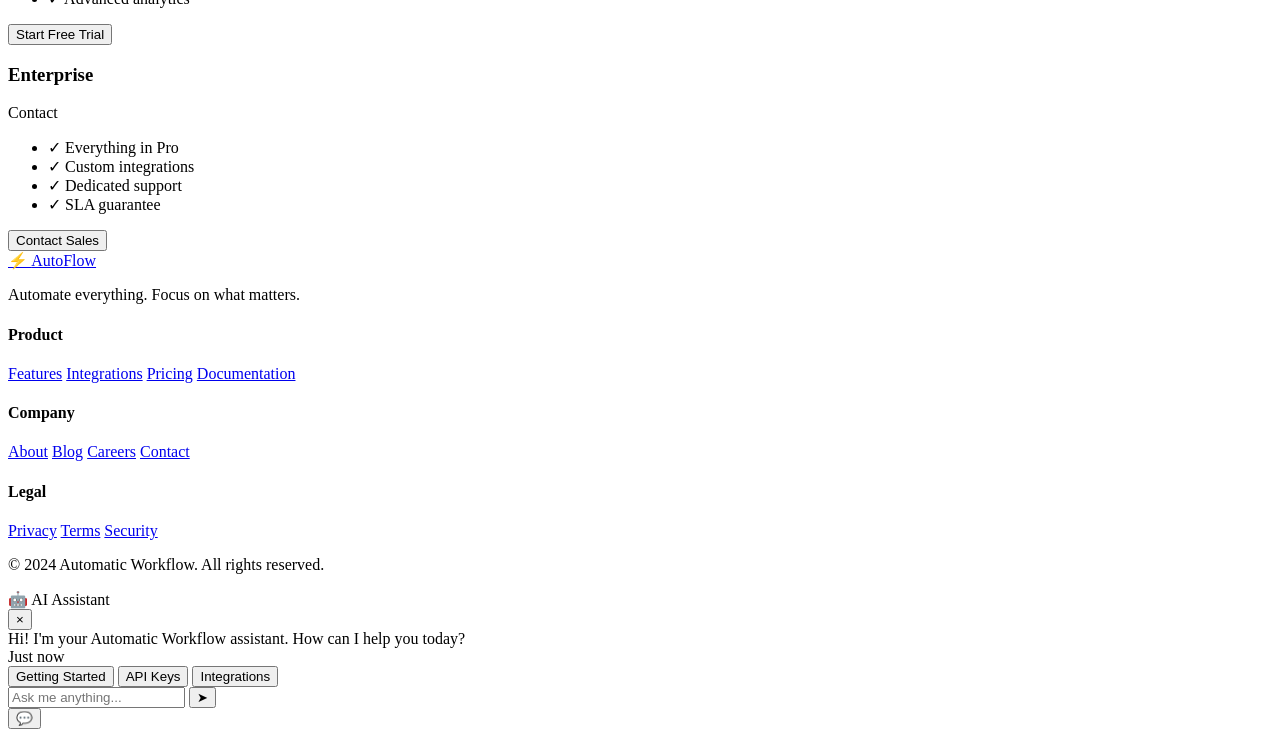
==== commit 66b3138a: "fix: Fix JS paths and update ChatWidget - Fix CSS/JS paths from ../ to ../../ for pages subdirectory" ====
--- a/frontend/src/pages/index.html
+++ b/frontend/src/pages/index.html
@@ -4,10 +4,10 @@
     <meta charset="UTF-8">
     <meta name="viewport" content="width=device-width, initial-scale=1.0, maximum-scale=1.0, user-scalable=no">
     <title>Automatic Workflow - Home</title>
-    <link rel="stylesheet" href="../styles/global.css">
-    <link rel="stylesheet" href="../styles/tokens.css">
-    <link rel="stylesheet" href="../styles/components.css">
-    <link rel="stylesheet" href="../styles/chat.css">
+    <link rel="stylesheet" href="../../styles/global.css">
+    <link rel="stylesheet" href="../../styles/tokens.css">
+    <link rel="stylesheet" href="../../styles/components.css">
+    <link rel="stylesheet" href="../../styles/chat.css">
 </head>
 <body>
     <div id="app">
@@ -347,6 +347,6 @@
             window.location.href = 'dashboard.html';
         });
     </script>
-    <script type="module" src="../scripts/core/app.js"></script>
+    <script type="module" src="../../scripts/core/app.js"></script>
 </body>
 </html>
